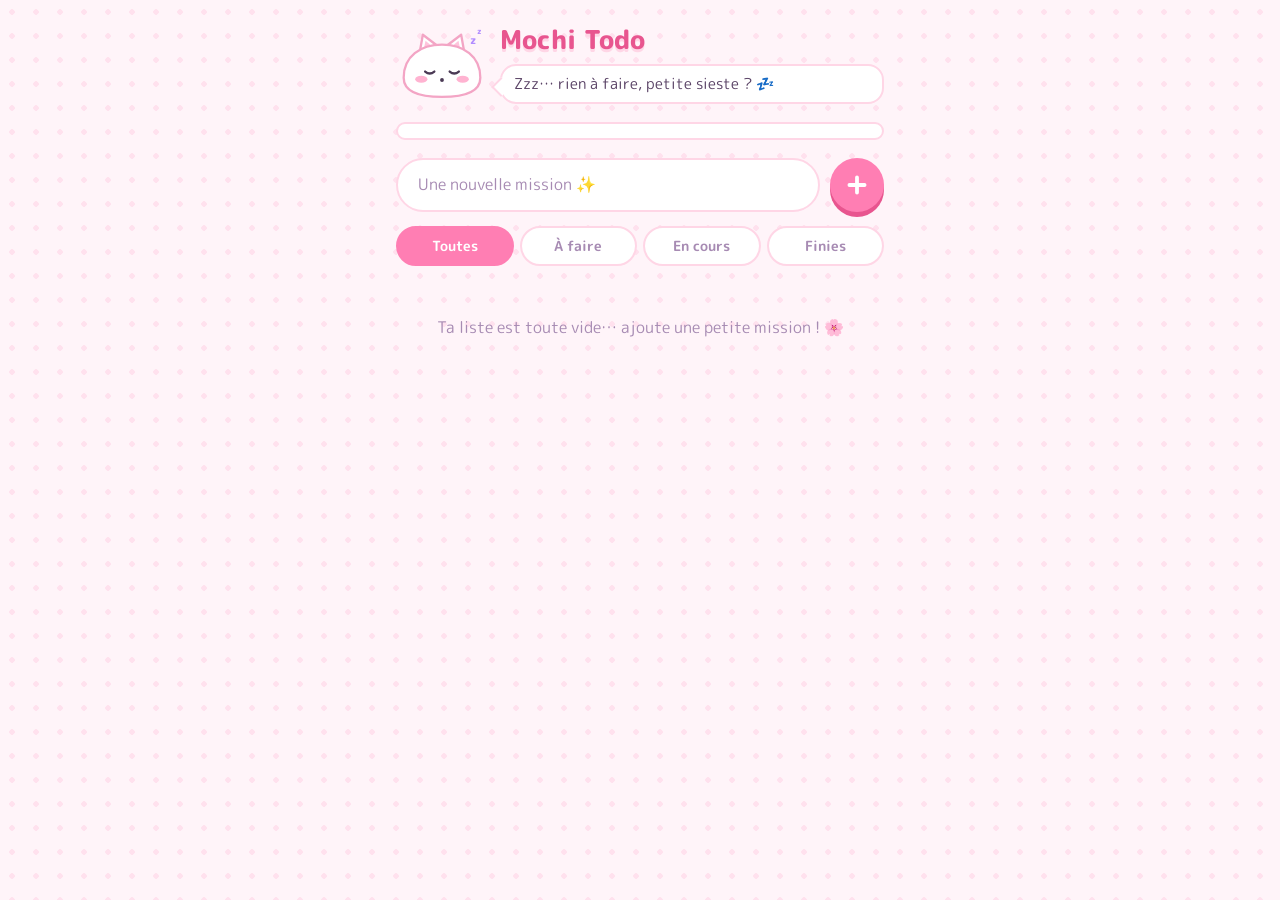
==== index.html @ 30e2119c "feat: todo liste kawaii Mochi Todo (PWA installable sur Android) Application web hors-ligne avec mas" ====
<!doctype html>
<html lang="fr">
<head>
  <meta charset="utf-8">
  <meta name="viewport" content="width=device-width, initial-scale=1, viewport-fit=cover">
  <meta name="description" content="Une todo liste toute mignonne">
  <meta name="theme-color" content="#fff4f9" media="(prefers-color-scheme: light)">
  <meta name="theme-color" content="#241b31" media="(prefers-color-scheme: dark)">
  <title>Mochi Todo</title>
  <link rel="manifest" href="manifest.webmanifest">
  <link rel="icon" href="icons/icon.svg" type="image/svg+xml">
  <link rel="apple-touch-icon" href="icons/icon-192.png">
  <link rel="preconnect" href="https://fonts.googleapis.com">
  <link rel="preconnect" href="https://fonts.gstatic.com" crossorigin>
  <link rel="stylesheet" href="https://fonts.googleapis.com/css2?family=M+PLUS+Rounded+1c:wght@400;700;800&display=swap">
  <link rel="stylesheet" href="style.css">
</head>
<body>
  <main class="app">
    <header class="hero">
      <svg class="mochi" viewBox="0 0 120 100" aria-hidden="true" data-mood="sleepy">
        <path d="M30 42 L35 14 L56 30 Z M90 42 L85 14 L64 30 Z" fill="#fff" stroke="#f3a5c5" stroke-width="3" stroke-linejoin="round"/>
        <path d="M36 34 L38.5 22 L48 30 Z M84 34 L81.5 22 L72 30 Z" fill="#ffc4dc"/>
        <path d="M10 70 C10 42 32 27 60 27 C88 27 110 42 110 70 C110 88 92 95 60 95 C28 95 10 88 10 70 Z" fill="#fff" stroke="#f3a5c5" stroke-width="3"/>
        <ellipse cx="33" cy="72" rx="8" ry="4.5" fill="#ffb3d1"/>
        <ellipse cx="87" cy="72" rx="8" ry="4.5" fill="#ffb3d1"/>
        <g class="m-normal">
          <circle cx="44" cy="62" r="5" fill="#4b3a55"/>
          <circle cx="76" cy="62" r="5" fill="#4b3a55"/>
          <circle cx="45.8" cy="60.2" r="1.7" fill="#fff"/>
          <circle cx="77.8" cy="60.2" r="1.7" fill="#fff"/>
          <path d="M54 70 q3 4 6 0 q3 4 6 0" fill="none" stroke="#4b3a55" stroke-width="2.5" stroke-linecap="round" stroke-linejoin="round"/>
        </g>
        <g class="m-happy" fill="none" stroke="#4b3a55" stroke-width="3" stroke-linecap="round">
          <path d="M38 64 q6 -9 12 0 M70 64 q6 -9 12 0"/>
          <path d="M53 69 Q60 80 67 69 Z" fill="#ff7eb3" stroke-width="2.5" stroke-linejoin="round"/>
        </g>
        <g class="m-sleepy" fill="none" stroke="#4b3a55" stroke-width="3" stroke-linecap="round">
          <path d="M38 62 q6 5 12 0 M70 62 q6 5 12 0"/>
          <circle cx="60" cy="73" r="2.5" fill="#4b3a55" stroke="none"/>
          <text x="96" y="26" font-size="14" font-weight="800" fill="#b28dff" stroke="none">z</text>
          <text x="106" y="13" font-size="10" font-weight="800" fill="#b28dff" stroke="none">z</text>
        </g>
      </svg>
      <div>
        <h1>Mochi Todo</h1>
        <p class="bubble" id="mood" aria-live="polite"></p>
      </div>
    </header>

    <div class="progress" id="progress" role="progressbar" aria-label="Progression du jour" aria-valuemin="0" aria-valuemax="100" aria-valuenow="0">
      <div class="progress-fill"></div>
    </div>

    <form class="add" id="add-form">
      <input id="new-task" type="text" maxlength="120" autocomplete="off" enterkeyhint="done"
             placeholder="Une nouvelle mission ✨" aria-label="Nouvelle tâche">
      <button type="submit" aria-label="Ajouter">
        <svg viewBox="0 0 24 24" width="26" height="26" aria-hidden="true"><path d="M12 5v14M5 12h14" stroke="currentColor" stroke-width="3.5" stroke-linecap="round"/></svg>
      </button>
    </form>

    <nav class="filters" aria-label="Filtrer">
      <button type="button" data-filter="all">Toutes</button>
      <button type="button" data-filter="todo">À faire</button>
      <button type="button" data-filter="doing">En cours</button>
      <button type="button" data-filter="done">Finies</button>
    </nav>

    <ul class="list" id="list"></ul>
    <p class="empty" id="empty" hidden></p>
    <p class="hint" id="hint" hidden>Astuce : une grosse mission sur plusieurs jours ? Touche 🌙 quand tu as avancé dessus, elle compte comme une victoire du jour et revient demain.</p>

    <footer class="footer">
      <span id="count"></span>
      <button type="button" class="link" id="clear-done">Nettoyer les finies 🧹</button>
    </footer>
  </main>

  <template id="item-tpl">
    <li class="item">
      <button type="button" class="check"></button>
      <div class="body">
        <button type="button" class="text"></button>
        <span class="chip"></span>
      </div>
      <button type="button" class="later">🌙</button>
      <button type="button" class="delete" aria-label="Supprimer">
        <svg viewBox="0 0 24 24" width="18" height="18" aria-hidden="true"><path d="M6 6l12 12M18 6L6 18" stroke="currentColor" stroke-width="3" stroke-linecap="round"/></svg>
      </button>
    </li>
  </template>

  <script src="app.js"></script>
</body>
</html>
---- style.css ----
:root {
  --bg: #fff4f9;
  --dots: #ffe1ee;
  --card: #ffffff;
  --ink: #5a4366;
  --ink-soft: #a78bb3;
  --line: #ffd6e6;
  --accent: #ff7eb3;
  --accent-deep: #e8558f;
  --ring: rgba(255, 126, 179, .25);
  /* Couleurs pastel des tâches */
  --c1: #ffc4dc;
  --c2: #dccbff;
  --c3: #bff0da;
  --c4: #ffdcb5;
  --c5: #c2e3ff;
  --c6: #fff1a1;
  color-scheme: light;
}

@media (prefers-color-scheme: dark) {
  :root {
    --bg: #241b31;
    --dots: #2e2440;
    --card: #322847;
    --ink: #fbe8f3;
    --ink-soft: #b7a1c7;
    --line: #463962;
    --accent-deep: #ff7eb3;
    --ring: rgba(255, 126, 179, .35);
    color-scheme: dark;
  }
}

* { box-sizing: border-box; }
[hidden] { display: none !important; }

html { -webkit-text-size-adjust: 100%; }

body {
  margin: 0;
  min-height: 100dvh;
  font-family: 'M PLUS Rounded 1c', 'Nunito', system-ui, sans-serif;
  color: var(--ink);
  background-color: var(--bg);
  background-image: radial-gradient(var(--dots) 2.5px, transparent 3px);
  background-size: 24px 24px;
  -webkit-tap-highlight-color: transparent;
}

button, input { font: inherit; color: inherit; }
button { cursor: pointer; border: 0; background: none; padding: 0; }
:focus-visible { outline: 3px solid var(--accent); outline-offset: 2px; }

.app {
  max-width: 520px;
  margin: 0 auto;
  padding:
    calc(20px + env(safe-area-inset-top))
    calc(16px + env(safe-area-inset-right))
    calc(28px + env(safe-area-inset-bottom))
    calc(16px + env(safe-area-inset-left));
}

/* Mascotte + bulle */
.hero { display: flex; align-items: center; gap: 12px; margin-bottom: 18px; }
.hero > div { flex: 1; min-width: 0; }

.mochi {
  flex: none;
  width: 92px;
  height: auto;
  transform-origin: 50% 95%;
  animation: squish 2.6s ease-in-out infinite;
}
.mochi[data-mood="happy"] { animation: hop .9s ease-in-out infinite; }
.mochi .m-happy,
.mochi .m-sleepy,
.mochi[data-mood="happy"] .m-normal,
.mochi[data-mood="sleepy"] .m-normal { display: none; }
.mochi[data-mood="happy"] .m-happy,
.mochi[data-mood="sleepy"] .m-sleepy { display: inline; }

h1 {
  margin: 0;
  font-size: 1.65rem;
  font-weight: 800;
  color: var(--accent-deep);
  text-shadow: 0 3px 0 var(--line);
}

.bubble {
  position: relative;
  margin: 6px 0 0;
  padding: 8px 12px;
  background: var(--card);
  border: 2.5px solid var(--line);
  border-radius: 16px;
  font-size: .92rem;
  line-height: 1.35;
}
.bubble::before {
  content: '';
  position: absolute;
  left: -8.5px;
  top: 14px;
  width: 12px;
  height: 12px;
  background: var(--card);
  border-left: 2.5px solid var(--line);
  border-bottom: 2.5px solid var(--line);
  transform: rotate(45deg);
}

/* Barre de progression bonbon */
.progress {
  height: 18px;
  margin-bottom: 18px;
  padding: 2px;
  background: var(--card);
  border: 2.5px solid var(--line);
  border-radius: 99px;
  overflow: hidden;
}
.progress-fill {
  width: 0;
  height: 100%;
  border-radius: inherit;
  background-color: var(--accent);
  background-image: linear-gradient(45deg, rgba(255, 255, 255, .35) 25%, transparent 25% 50%, rgba(255, 255, 255, .35) 50% 75%, transparent 75%);
  background-size: 20px 20px;
  transition: width .5s cubic-bezier(.34, 1.56, .64, 1);
  animation: stripes 1s linear infinite;
}

/* Ajout */
.add { display: flex; gap: 10px; margin-bottom: 14px; }
.add input {
  flex: 1;
  min-width: 0;
  height: 54px;
  padding: 0 20px;
  font-size: 1rem;
  background: var(--card);
  border: 2.5px solid var(--line);
  border-radius: 99px;
  outline: none;
  transition: border-color .2s, box-shadow .2s;
}
.add input::placeholder { color: var(--ink-soft); }
.add input:focus { border-color: var(--accent); box-shadow: 0 0 0 5px var(--ring); }
.add button {
  flex: none;
  display: grid;
  place-items: center;
  width: 54px;
  height: 54px;
  border-radius: 50%;
  background: var(--accent);
  color: #fff;
  box-shadow: 0 5px 0 #e8558f;
  transition: transform .1s, box-shadow .1s;
}
.add button:active { transform: translateY(4px); box-shadow: 0 1px 0 #e8558f; }

/* Filtres */
.filters { display: flex; gap: 6px; margin-bottom: 14px; }
.filters button {
  flex: 1;
  min-width: 0;
  height: 40px;
  padding: 0 4px;
  border-radius: 99px;
  border: 2.5px solid var(--line);
  background: var(--card);
  color: var(--ink-soft);
  font-size: .85rem;
  font-weight: 700;
  white-space: nowrap;
}
.filters button[aria-pressed="true"] { background: var(--accent); border-color: var(--accent); color: #fff; }

/* Liste */
.list { list-style: none; margin: 0; padding: 0; display: grid; gap: 10px; }
.item {
  display: flex;
  align-items: center;
  gap: 4px;
  min-height: 60px;
  padding: 6px 6px 6px 4px;
  background: var(--card);
  border: 2.5px solid var(--line);
  border-left: 10px solid var(--tag);
  border-radius: 20px;
  box-shadow: 0 4px 0 var(--line);
}
.item.fresh { animation: pop .45s cubic-bezier(.34, 1.56, .64, 1); }
/* Mission avancée aujourd'hui : elle se repose jusqu'à demain */
.item.rested { background: color-mix(in srgb, var(--c2) 22%, var(--card)); }

.check { flex: none; display: grid; place-items: center; width: 44px; height: 44px; }
.check::before {
  content: '';
  display: grid;
  place-items: center;
  width: 30px;
  height: 30px;
  border-radius: 50%;
  border: 3px solid var(--tag);
  background: var(--card);
  color: var(--accent-deep);
  font-size: 1rem;
  line-height: 1;
  transition: transform .2s, background-color .2s;
}
.check[aria-pressed="true"]::before { content: '♥'; background: var(--tag); color: #e8558f; transform: scale(1.08); }
.check:active::before { transform: scale(.85); }

.body { flex: 1; min-width: 0; display: flex; flex-direction: column; align-items: flex-start; }

.text {
  width: 100%;
  padding: 8px 4px;
  text-align: left;
  font-size: 1.02rem;
  line-height: 1.35;
  overflow-wrap: anywhere;
}
.done .text { color: var(--ink-soft); text-decoration: line-through 2px var(--accent); }

.chip {
  margin: -4px 0 6px 4px;
  padding: 2px 10px;
  border-radius: 99px;
  background: var(--c2);
  color: #5a4366;
  font-size: .78rem;
  font-weight: 700;
}
.done .chip { background: var(--c6); }

.edit {
  width: 100%;
  margin: 4px 0;
  padding: 8px 10px;
  font-size: 1rem;
  background: var(--bg);
  border: 2px dashed var(--accent);
  border-radius: 12px;
  outline: none;
}

.delete {
  flex: none;
  display: grid;
  place-items: center;
  width: 44px;
  height: 44px;
  border-radius: 50%;
  color: var(--ink-soft);
}
.delete:active { color: var(--accent-deep); background: var(--bg); }

/* 🌙 « j'ai avancé, la suite demain » : grisée tant qu'on ne l'a pas touchée aujourd'hui */
.later {
  flex: none;
  display: grid;
  place-items: center;
  width: 44px;
  height: 44px;
  border-radius: 50%;
  font-size: 1.25rem;
  filter: grayscale(1) opacity(.5);
  transition: filter .2s, background-color .2s, transform .1s;
}
.later[aria-pressed="true"] { filter: none; background: var(--c2); }
.later:active { transform: scale(.88); }

.empty { margin: 0; padding: 36px 12px; text-align: center; color: var(--ink-soft); }

.hint {
  margin: 14px 0 0;
  padding: 10px 14px;
  border: 2px dashed var(--line);
  border-radius: 16px;
  color: var(--ink-soft);
  font-size: .85rem;
  line-height: 1.4;
}

.footer {
  display: flex;
  justify-content: space-between;
  align-items: center;
  gap: 12px;
  min-height: 44px;
  margin-top: 18px;
  font-size: .9rem;
  color: var(--ink-soft);
}
.link { padding: 10px 4px; color: var(--accent-deep); font-weight: 700; }

/* Paillettes quand on coche */
.sparkle {
  position: fixed;
  z-index: 10;
  pointer-events: none;
  font-size: 1.1rem;
  animation: fly .7s ease-out forwards;
}

@keyframes squish {
  0%, 100% { transform: scale(1, 1); }
  50% { transform: scale(1.04, .95); }
}
@keyframes hop {
  0%, 100% { transform: translateY(0) scale(1, 1); }
  30% { transform: translateY(-8px) scale(.97, 1.04); }
  60% { transform: translateY(0) scale(1.05, .94); }
}
@keyframes pop {
  from { transform: scale(.85); opacity: 0; }
  60% { transform: scale(1.03); opacity: 1; }
  to { transform: none; }
}
@keyframes stripes { to { background-position: 20px 0; } }
@keyframes fly {
  from { transform: translate(-50%, -50%) scale(.5); opacity: 1; }
  to { transform: translate(calc(-50% + var(--dx)), calc(-50% + var(--dy))) scale(1.2) rotate(40deg); opacity: 0; }
}

@media (prefers-reduced-motion: reduce) {
  *, *::before, *::after { animation: none !important; transition: none !important; }
}
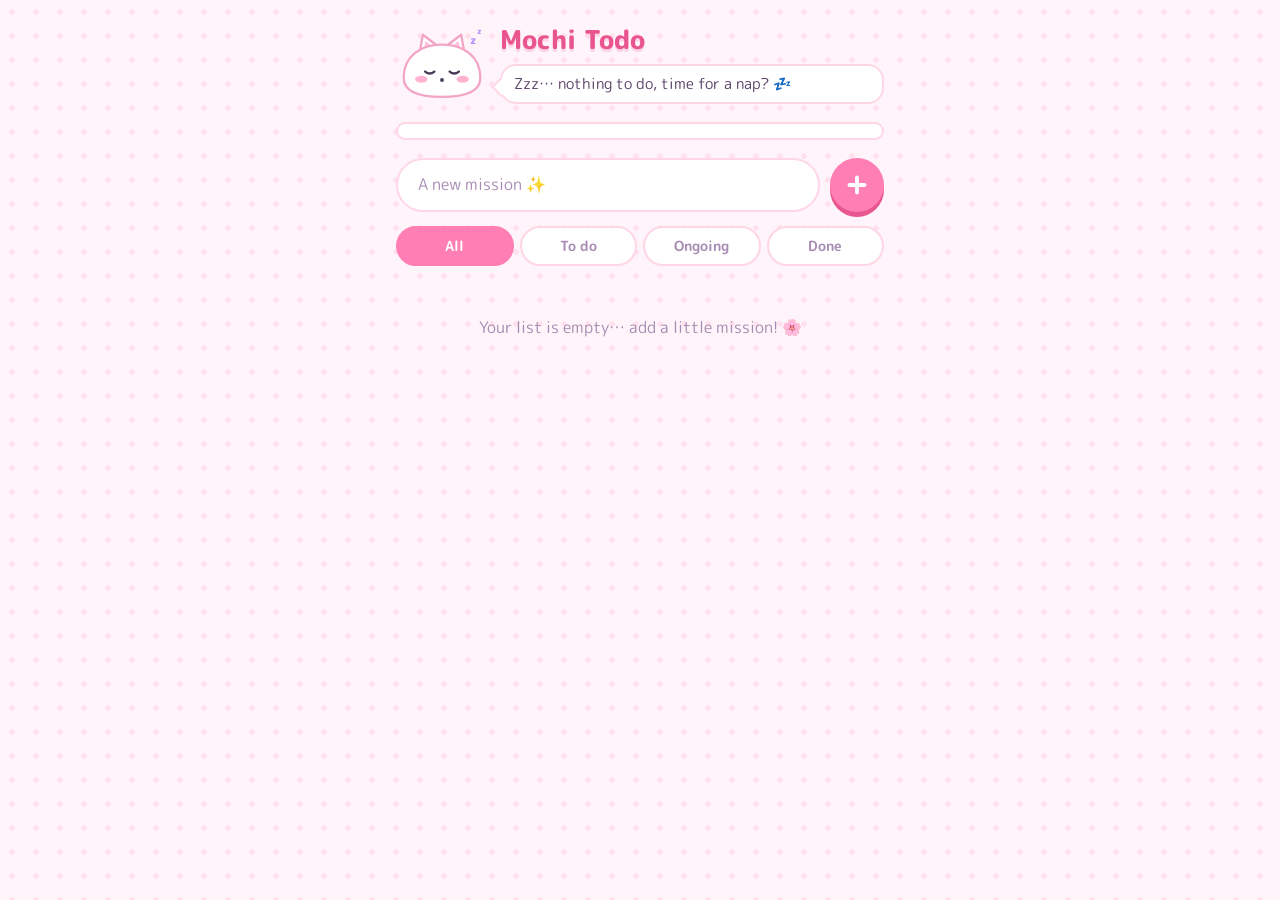
==== commit e0d582f8: "feat: interface traduite en 10 langues selon la langue de l'appareil Français, anglais, espagnol, po" ====
--- a/index.html
+++ b/index.html
@@ -48,32 +48,32 @@
       </div>
     </header>
 
-    <div class="progress" id="progress" role="progressbar" aria-label="Progression du jour" aria-valuemin="0" aria-valuemax="100" aria-valuenow="0">
+    <div class="progress" id="progress" role="progressbar" aria-label="Progression du jour" data-i18n-label="progress" aria-valuemin="0" aria-valuemax="100" aria-valuenow="0">
       <div class="progress-fill"></div>
     </div>
 
     <form class="add" id="add-form">
       <input id="new-task" type="text" maxlength="120" autocomplete="off" enterkeyhint="done"
-             placeholder="Une nouvelle mission ✨" aria-label="Nouvelle tâche">
-      <button type="submit" aria-label="Ajouter">
+             placeholder="Une nouvelle mission ✨" aria-label="Nouvelle tâche" data-i18n-label="newTaskLabel">
+      <button type="submit" aria-label="Ajouter" data-i18n-label="add">
         <svg viewBox="0 0 24 24" width="26" height="26" aria-hidden="true"><path d="M12 5v14M5 12h14" stroke="currentColor" stroke-width="3.5" stroke-linecap="round"/></svg>
       </button>
     </form>
 
-    <nav class="filters" aria-label="Filtrer">
-      <button type="button" data-filter="all">Toutes</button>
-      <button type="button" data-filter="todo">À faire</button>
-      <button type="button" data-filter="doing">En cours</button>
-      <button type="button" data-filter="done">Finies</button>
+    <nav class="filters" aria-label="Filtrer" data-i18n-label="filter">
+      <button type="button" data-filter="all" data-i18n="all">Toutes</button>
+      <button type="button" data-filter="todo" data-i18n="todo">À faire</button>
+      <button type="button" data-filter="doing" data-i18n="doing">En cours</button>
+      <button type="button" data-filter="done" data-i18n="done">Finies</button>
     </nav>
 
     <ul class="list" id="list"></ul>
     <p class="empty" id="empty" hidden></p>
-    <p class="hint" id="hint" hidden>Astuce : une grosse mission sur plusieurs jours ? Touche 🌙 quand tu as avancé dessus, elle compte comme une victoire du jour et revient demain.</p>
+    <p class="hint" id="hint" data-i18n="hint" hidden>Astuce : une grosse mission sur plusieurs jours ? Touche 🌙 quand tu as avancé dessus, elle compte comme une victoire du jour et revient demain.</p>
 
     <footer class="footer">
       <span id="count"></span>
-      <button type="button" class="link" id="clear-done">Nettoyer les finies 🧹</button>
+      <button type="button" class="link" id="clear-done" data-i18n="clearDone">Nettoyer les finies 🧹</button>
     </footer>
   </main>
 
@@ -85,12 +85,13 @@
         <span class="chip"></span>
       </div>
       <button type="button" class="later">🌙</button>
-      <button type="button" class="delete" aria-label="Supprimer">
+      <button type="button" class="delete" aria-label="Supprimer" data-i18n-label="delete">
         <svg viewBox="0 0 24 24" width="18" height="18" aria-hidden="true"><path d="M6 6l12 12M18 6L6 18" stroke="currentColor" stroke-width="3" stroke-linecap="round"/></svg>
       </button>
     </li>
   </template>
 
+  <script src="i18n.js"></script>
   <script src="app.js"></script>
 </body>
 </html>
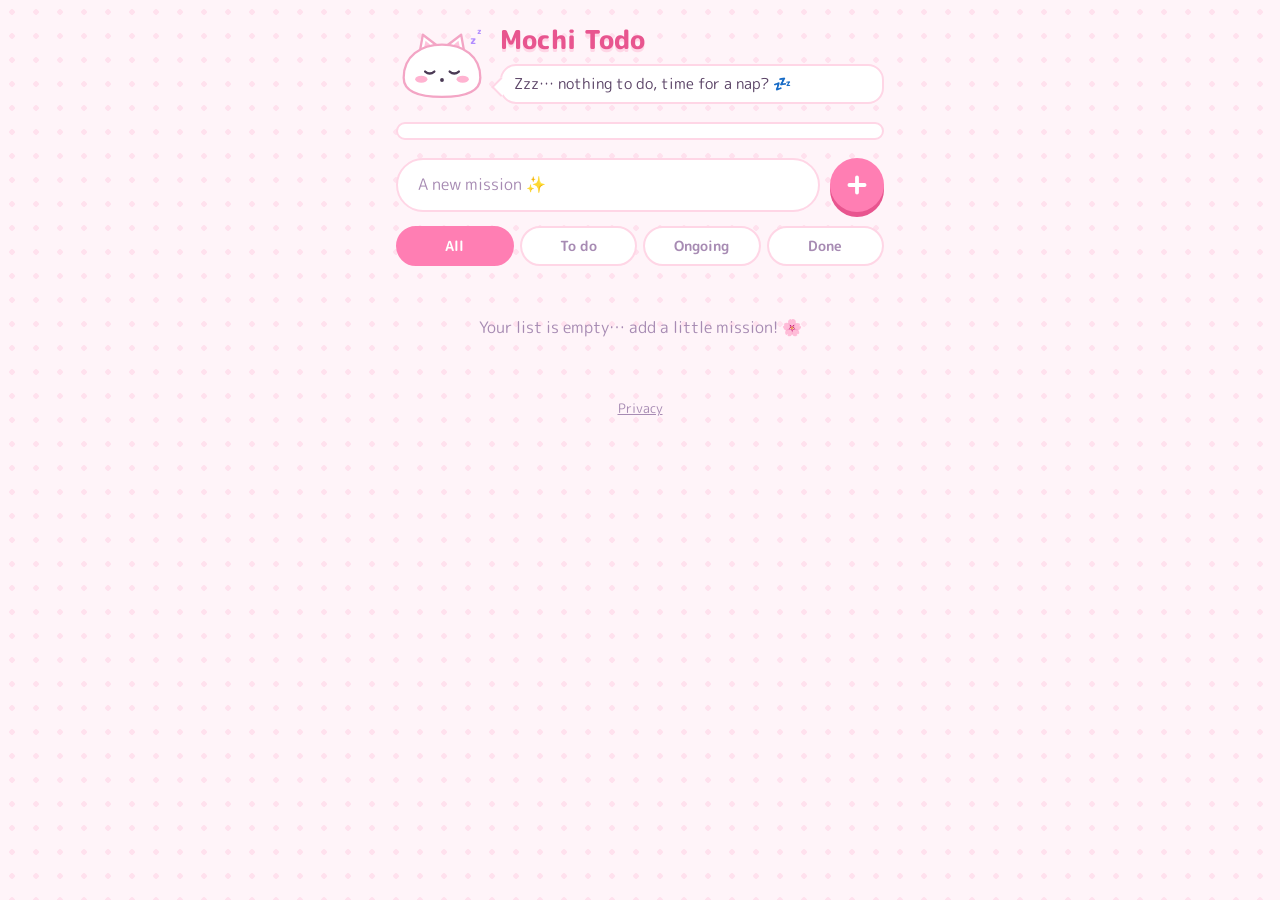
==== commit 1cb4ec1b: "feat: lien vers la politique de confidentialité dans l'appli Exigé par Google Play : lien en bas de " ====
--- a/index.html
+++ b/index.html
@@ -75,6 +75,7 @@
       <span id="count"></span>
       <button type="button" class="link" id="clear-done" data-i18n="clearDone">Nettoyer les finies 🧹</button>
     </footer>
+    <a class="privacy" href="privacy.html" data-i18n="privacy">Confidentialité</a>
   </main>
 
   <template id="item-tpl">
--- a/style.css
+++ b/style.css
@@ -299,6 +299,7 @@
   color: var(--ink-soft);
 }
 .link { padding: 10px 4px; color: var(--accent-deep); font-weight: 700; }
+.privacy { display: block; margin-top: 24px; text-align: center; font-size: .8rem; color: var(--ink-soft); }
 
 /* Paillettes quand on coche */
 .sparkle {
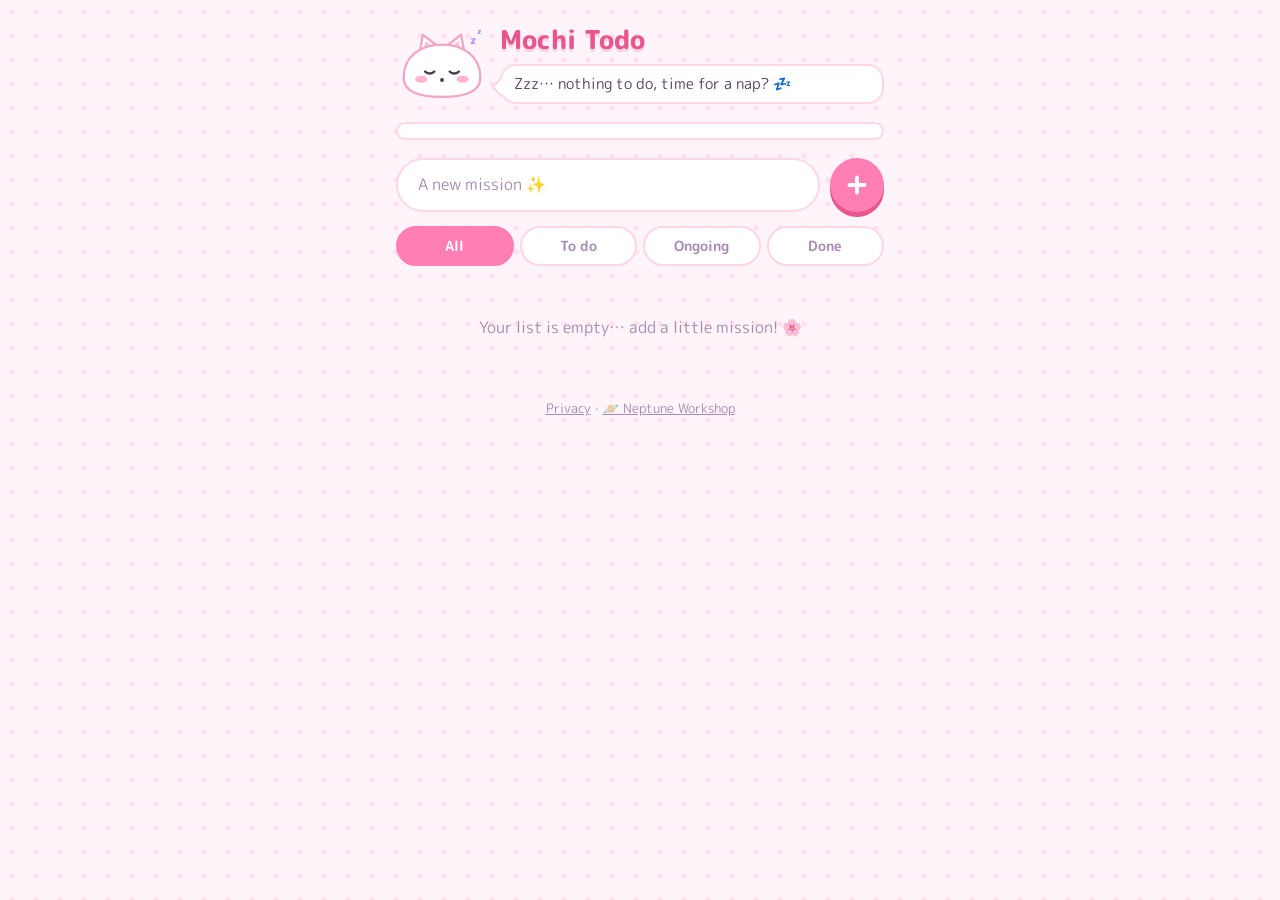
==== commit 738c70e4: "feat: lien vers le site Neptune Workshop Lien en bas de page à côté de la politique de confidentiali" ====
--- a/index.html
+++ b/index.html
@@ -75,7 +75,10 @@
       <span id="count"></span>
       <button type="button" class="link" id="clear-done" data-i18n="clearDone">Nettoyer les finies 🧹</button>
     </footer>
-    <a class="privacy" href="privacy.html" data-i18n="privacy">Confidentialité</a>
+    <p class="credits">
+      <a href="privacy.html" data-i18n="privacy">Confidentialité</a> ·
+      <a href="https://www.neptuneworkshop.fr/" target="_blank" rel="noopener">🪐 Neptune Workshop</a>
+    </p>
   </main>
 
   <template id="item-tpl">
--- a/style.css
+++ b/style.css
@@ -299,7 +299,8 @@
   color: var(--ink-soft);
 }
 .link { padding: 10px 4px; color: var(--accent-deep); font-weight: 700; }
-.privacy { display: block; margin-top: 24px; text-align: center; font-size: .8rem; color: var(--ink-soft); }
+.credits { margin: 24px 0 0; text-align: center; font-size: .8rem; color: var(--ink-soft); }
+.credits a { color: inherit; }
 
 /* Paillettes quand on coche */
 .sparkle {
